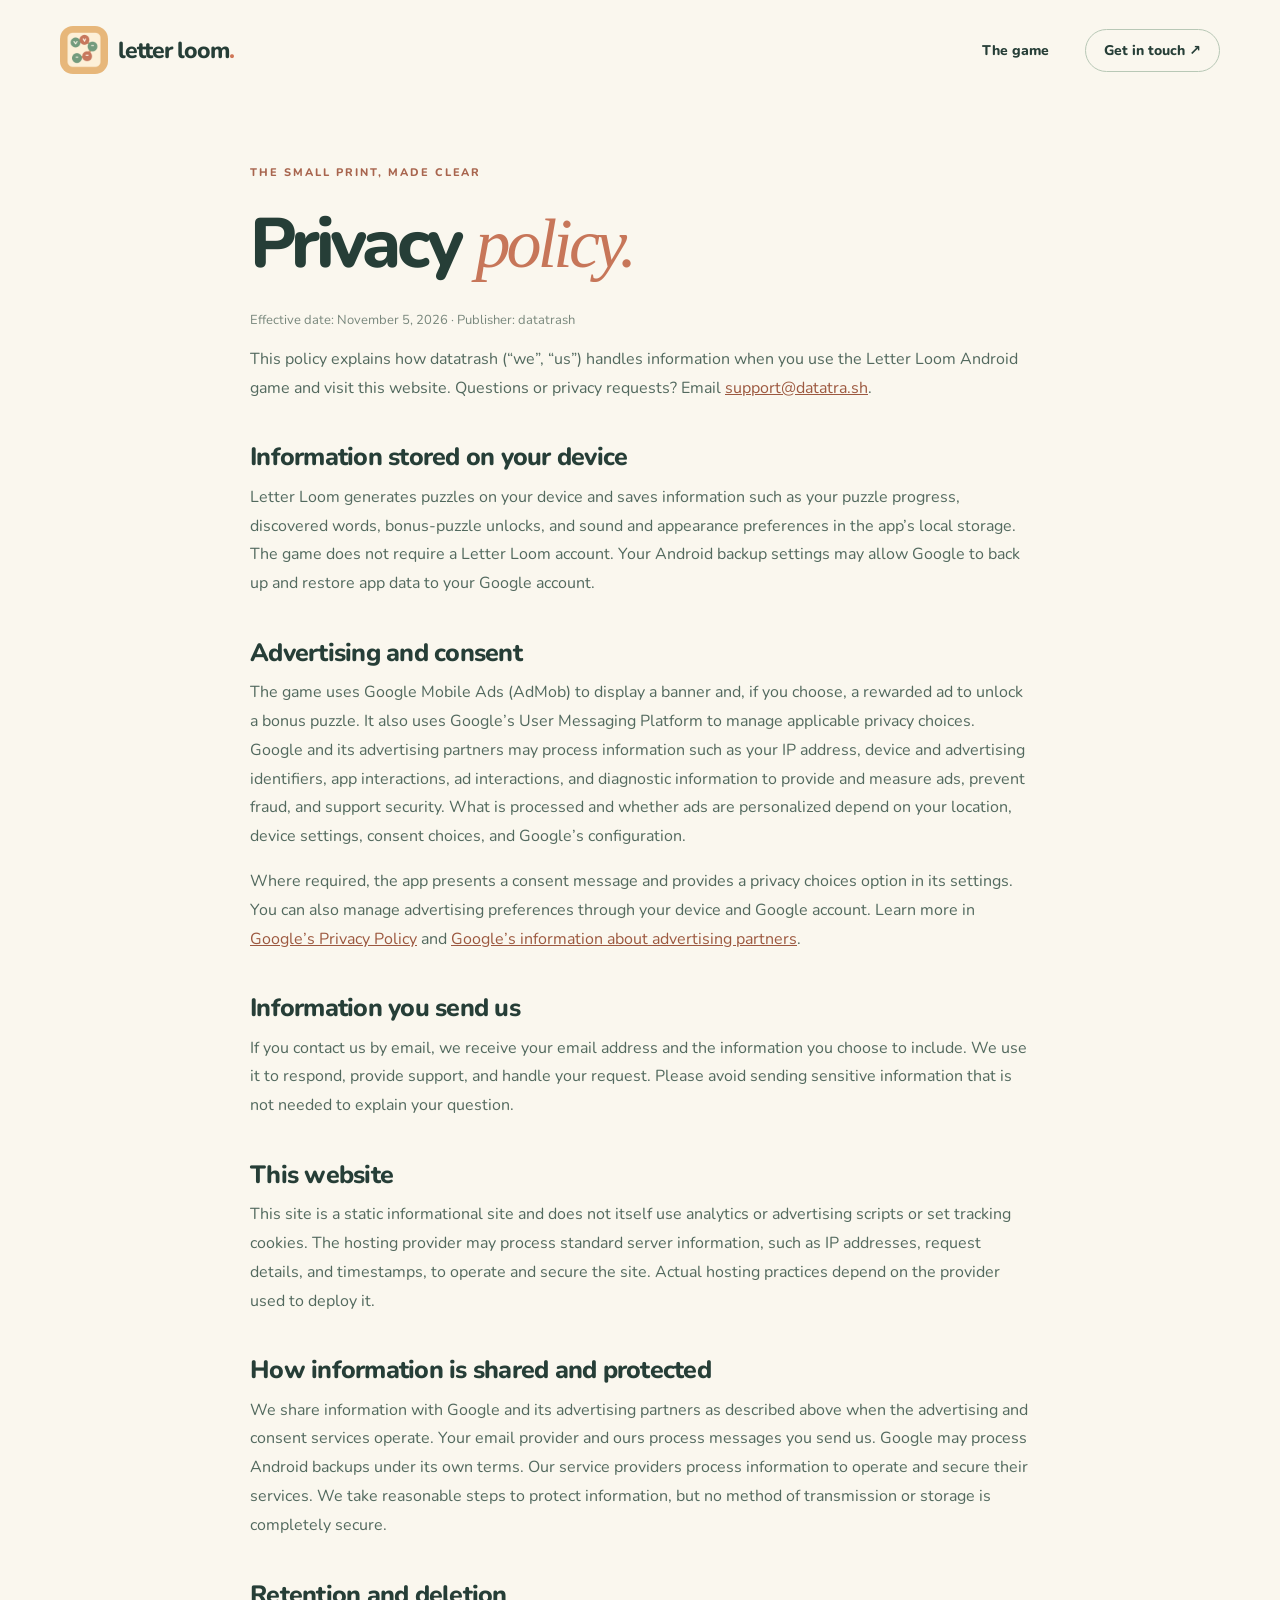
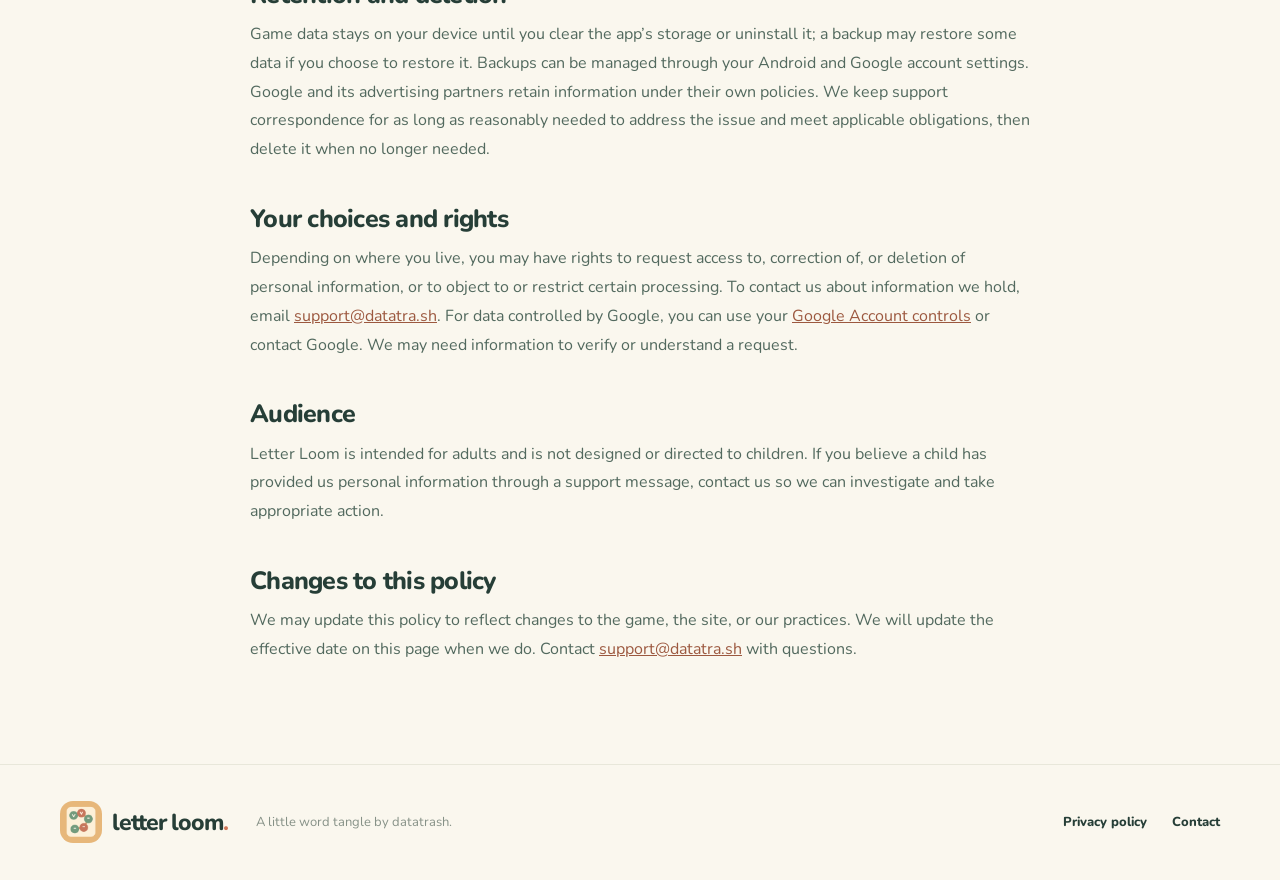
==== privacy/index.html @ f588e354 "Add Letter Loom minisite" ====
<!doctype html>
<html lang="en"><head><meta charset="utf-8"><meta name="viewport" content="width=device-width,initial-scale=1"><meta name="description" content="How Letter Loom handles your data, advertising and privacy choices."><meta name="theme-color" content="#f9f5e9"><link rel="canonical" href="https://letterloom.datatra.sh/privacy/"><link rel="icon" href="/assets/icon.png"><link rel="stylesheet" href="/style.css"><title>Privacy policy — Letter Loom</title></head><body><header class="wrap header"><a class="brand" href="/"><img src="/assets/icon.png" alt="" width="48" height="48"><span>letter loom<span class="brand-dot">.</span></span></a><nav aria-label="Main navigation"><a href="/">The game</a><a class="nav-contact" href="mailto:support@datatra.sh">Get in touch ↗</a></nav></header><main class="wrap"><article class="policy"><div class="eyebrow">THE SMALL PRINT, MADE CLEAR</div><h1>Privacy <em>policy.</em></h1><p class="updated">Effective date: November 5, 2026 · Publisher: datatrash</p><p>This policy explains how datatrash (“we”, “us”) handles information when you use the Letter Loom Android game and visit this website. Questions or privacy requests? Email <a href="mailto:support@datatra.sh">support@datatra.sh</a>.</p>
<h2>Information stored on your device</h2><p>Letter Loom generates puzzles on your device and saves information such as your puzzle progress, discovered words, bonus-puzzle unlocks, and sound and appearance preferences in the app’s local storage. The game does not require a Letter Loom account. Your Android backup settings may allow Google to back up and restore app data to your Google account.</p>
<h2>Advertising and consent</h2><p>The game uses Google Mobile Ads (AdMob) to display a banner and, if you choose, a rewarded ad to unlock a bonus puzzle. It also uses Google’s User Messaging Platform to manage applicable privacy choices. Google and its advertising partners may process information such as your IP address, device and advertising identifiers, app interactions, ad interactions, and diagnostic information to provide and measure ads, prevent fraud, and support security. What is processed and whether ads are personalized depend on your location, device settings, consent choices, and Google’s configuration.</p><p>Where required, the app presents a consent message and provides a privacy choices option in its settings. You can also manage advertising preferences through your device and Google account. Learn more in <a href="https://policies.google.com/privacy">Google’s Privacy Policy</a> and <a href="https://support.google.com/admob/answer/6128543">Google’s information about advertising partners</a>.</p>
<h2>Information you send us</h2><p>If you contact us by email, we receive your email address and the information you choose to include. We use it to respond, provide support, and handle your request. Please avoid sending sensitive information that is not needed to explain your question.</p>
<h2>This website</h2><p>This site is a static informational site and does not itself use analytics or advertising scripts or set tracking cookies. The hosting provider may process standard server information, such as IP addresses, request details, and timestamps, to operate and secure the site. Actual hosting practices depend on the provider used to deploy it.</p>
<h2>How information is shared and protected</h2><p>We share information with Google and its advertising partners as described above when the advertising and consent services operate. Your email provider and ours process messages you send us. Google may process Android backups under its own terms. Our service providers process information to operate and secure their services. We take reasonable steps to protect information, but no method of transmission or storage is completely secure.</p>
<h2>Retention and deletion</h2><p>Game data stays on your device until you clear the app’s storage or uninstall it; a backup may restore some data if you choose to restore it. Backups can be managed through your Android and Google account settings. Google and its advertising partners retain information under their own policies. We keep support correspondence for as long as reasonably needed to address the issue and meet applicable obligations, then delete it when no longer needed.</p>
<h2>Your choices and rights</h2><p>Depending on where you live, you may have rights to request access to, correction of, or deletion of personal information, or to object to or restrict certain processing. To contact us about information we hold, email <a href="mailto:support@datatra.sh">support@datatra.sh</a>. For data controlled by Google, you can use your <a href="https://myaccount.google.com/">Google Account controls</a> or contact Google. We may need information to verify or understand a request.</p>
<h2>Audience</h2><p>Letter Loom is intended for adults and is not designed or directed to children. If you believe a child has provided us personal information through a support message, contact us so we can investigate and take appropriate action.</p>
<h2>Changes to this policy</h2><p>We may update this policy to reflect changes to the game, the site, or our practices. We will update the effective date on this page when we do. Contact <a href="mailto:support@datatra.sh">support@datatra.sh</a> with questions.</p></article></main><footer><div class="wrap footer"><a class="brand" href="/"><img src="/assets/icon.png" alt="" width="42" height="42"><span>letter loom<span class="brand-dot">.</span></span></a><p>A little word tangle by datatrash.</p><div><a href="/privacy/">Privacy policy</a><a href="mailto:support@datatra.sh">Contact</a></div></div></footer></body></html>
---- style.css ----
@font-face{font-family:Nunito;src:url('/assets/nunito-regular.ttf')}@font-face{font-family:Nunito;src:url('/assets/nunito-extrabold.ttf');font-weight:800}*{box-sizing:border-box}html{scroll-behavior:smooth}body{margin:0;background:#faf7ee;color:#263e37;font-family:Nunito,system-ui,sans-serif}a{color:inherit}a:focus-visible{outline:3px solid #c46d50;outline-offset:5px}.wrap{width:min(1160px,calc(100% - 64px));margin:auto}.header{height:100px;display:flex;align-items:center;justify-content:space-between}.brand{display:flex;align-items:center;gap:10px;text-decoration:none;font-weight:800;font-size:23px;letter-spacing:-1px}.brand img{border-radius:13px}.brand-dot,.accent{color:#cf7657}nav{display:flex;align-items:center;gap:36px;font-size:14px;font-weight:800}nav a{text-decoration:none}.nav-contact{border:1px solid #b8c8b6;border-radius:30px;padding:11px 18px}.hero{display:grid;grid-template-columns:1fr 1fr;align-items:center;min-height:630px;padding:35px 0 76px}.eyebrow{font-size:11px;font-weight:800;letter-spacing:.18em;color:#a8654e}.dot{display:inline-block;width:8px;height:8px;background:#d88765;border-radius:50%;margin-right:8px}h1,h2,h3,p{margin-top:0}h1,h2{font-weight:800;letter-spacing:-.06em;line-height:1.05}h1{font-size:clamp(54px,6vw,86px);margin:27px 0}h1 em,h2 em{font-family:Georgia,serif;font-weight:400;color:#c77659;letter-spacing:-.055em}.hero-copy>p,.mode-copy>p{font-size:18px;line-height:1.75;color:#64756b;max-width:445px}.hero-actions{display:flex;align-items:center;gap:25px;margin-top:35px}.pill,.contact-button{display:inline-flex;align-items:center;gap:20px;background:#385b4b;color:#fff7e8;border-radius:40px;padding:16px 22px;font-size:14px;font-weight:800;text-decoration:none}.text-link{font-size:14px;font-weight:800;text-underline-offset:5px}.hero-note{margin-top:65px;font-size:13px;color:#738376}.hero-note span{color:#cf7657;font-size:22px;vertical-align:middle;margin-right:8px}.hero-art{height:570px;position:relative;display:grid;place-items:center}.art-blob{position:absolute;width:440px;height:440px;background:#dce8d4;border-radius:47% 53% 45% 55% / 54% 42% 58% 46%;transform:rotate(-12deg)}.phone{position:relative;width:226px;border:8px solid #283e35;border-radius:34px;overflow:hidden;box-shadow:0 22px 50px #40594a35;transform:rotate(5deg);background:#fff}.phone img{display:block;width:100%;height:auto}.orbit{position:absolute;color:#cd805f;font-size:42px}.orbit-one{top:95px;right:40px}.orbit-two{left:55px;bottom:100px}.art-label{position:absolute;right:0;bottom:65px;display:flex;align-items:center;gap:10px;background:#fffdf5;border-radius:15px;padding:13px 18px;box-shadow:0 10px 30px #40594a1c;font-size:12px}.art-label small{display:block;color:#7b887d;margin-top:3px}.label-icon{font-size:25px;color:#d38361}.ribbon{background:#e5ecdd;overflow:hidden;padding:19px 0;text-align:center;white-space:nowrap;font-size:11px;letter-spacing:.18em;font-weight:800;color:#5f7768}.ribbon span{padding:0 30px;color:#ce8463}.how{padding:110px 0}.section-intro{max-width:510px}.section-intro h2,.mode-copy h2,.last h2{font-size:clamp(39px,5vw,60px);margin:18px 0}.section-intro>p,.steps p,.feature-list p,.last p{color:#748177;line-height:1.7}.steps{display:grid;grid-template-columns:repeat(3,1fr);gap:22px;margin-top:47px}.steps article{border:1px solid #e4e7d8;border-radius:20px;padding:26px;min-height:260px}.step-num{color:#a37e68;font-size:10px;letter-spacing:.16em;font-weight:800}.step-icon{font-size:34px;color:#cb7758;margin:28px 0 14px;font-weight:800}.steps h3{font-size:20px;margin-bottom:8px}.steps p{font-size:14px;margin-bottom:0}.modes{background:#e8eee1;overflow:hidden}.modes-inner{display:grid;grid-template-columns:1fr 1fr;align-items:center;min-height:640px;gap:65px}.mode-art{height:590px;display:grid;place-items:center;position:relative}.mode-ring{position:absolute;width:400px;height:400px;background:#d5e3ce;border-radius:50%}.phone-dark{width:212px;transform:rotate(-7deg)}.mode-spark{position:absolute;right:38px;top:86px;font-size:56px;color:#ca7859}.feature-list{margin-top:30px;display:grid;gap:12px}.feature-list>div{display:flex;gap:16px}.feature-list span{color:#c8795a;font-size:24px}.feature-list p{font-size:14px;margin:0}.feature-list strong{color:#314b3e;font-size:15px}.last{padding:95px 0;display:flex;align-items:center;gap:30px}.last-icon{width:96px;height:96px;display:grid;place-items:center;border-radius:50%;background:#f0ded0;color:#c6785a;font-size:50px}.last h2{font-size:42px}.last p{margin:0}.contact-button{margin-left:auto}footer{border-top:1px solid #e8e7da}.footer{min-height:115px;display:flex;align-items:center;gap:28px}.footer p{font-size:13px;color:#869187;margin:0}.footer>div{margin-left:auto;display:flex;gap:25px;font-size:13px;font-weight:800}.footer a{text-decoration:none}.policy{max-width:780px;margin:65px auto 100px}.policy h1{font-size:clamp(48px,6vw,70px)}.policy h2{font-size:25px;letter-spacing:-.03em;margin:42px 0 12px}.policy p,.policy li{font-size:16px;line-height:1.8;color:#52695e}.policy a{color:#9c583f}.policy .updated{font-size:13px;color:#78877c}.policy ul{padding-left:22px}@media(max-width:760px){.wrap{width:min(100% - 36px,1160px)}.header{height:78px}.header nav{gap:15px}.header nav a:first-child,.header nav a:nth-child(2){display:none}.hero{grid-template-columns:1fr;padding-top:45px;padding-bottom:30px}.hero h1{font-size:57px}.hero-art{height:460px}.art-blob{width:320px;height:320px}.phone{width:175px;border-width:6px;border-radius:26px}.art-label{right:0;bottom:30px}.orbit-one{right:10px}.orbit-two{left:15px}.hero-note{margin-top:35px}.how{padding:75px 0}.steps{grid-template-columns:1fr}.steps article{min-height:0}.step-icon{margin:20px 0 10px}.modes-inner{grid-template-columns:1fr;gap:0;padding-bottom:65px}.mode-art{height:410px}.mode-ring{width:290px;height:290px}.phone-dark{width:165px}.mode-spark{right:20px;top:40px}.last{padding:70px 0;flex-wrap:wrap}.last-icon{width:68px;height:68px;font-size:36px}.last h2{font-size:37px}.contact-button{margin-left:0}.footer{align-items:flex-start;flex-direction:column;gap:12px;padding:30px 0}.footer>div{margin:5px 0 0}.policy{margin:40px auto 70px}}
@media(prefers-reduced-motion:reduce){html{scroll-behavior:auto}}
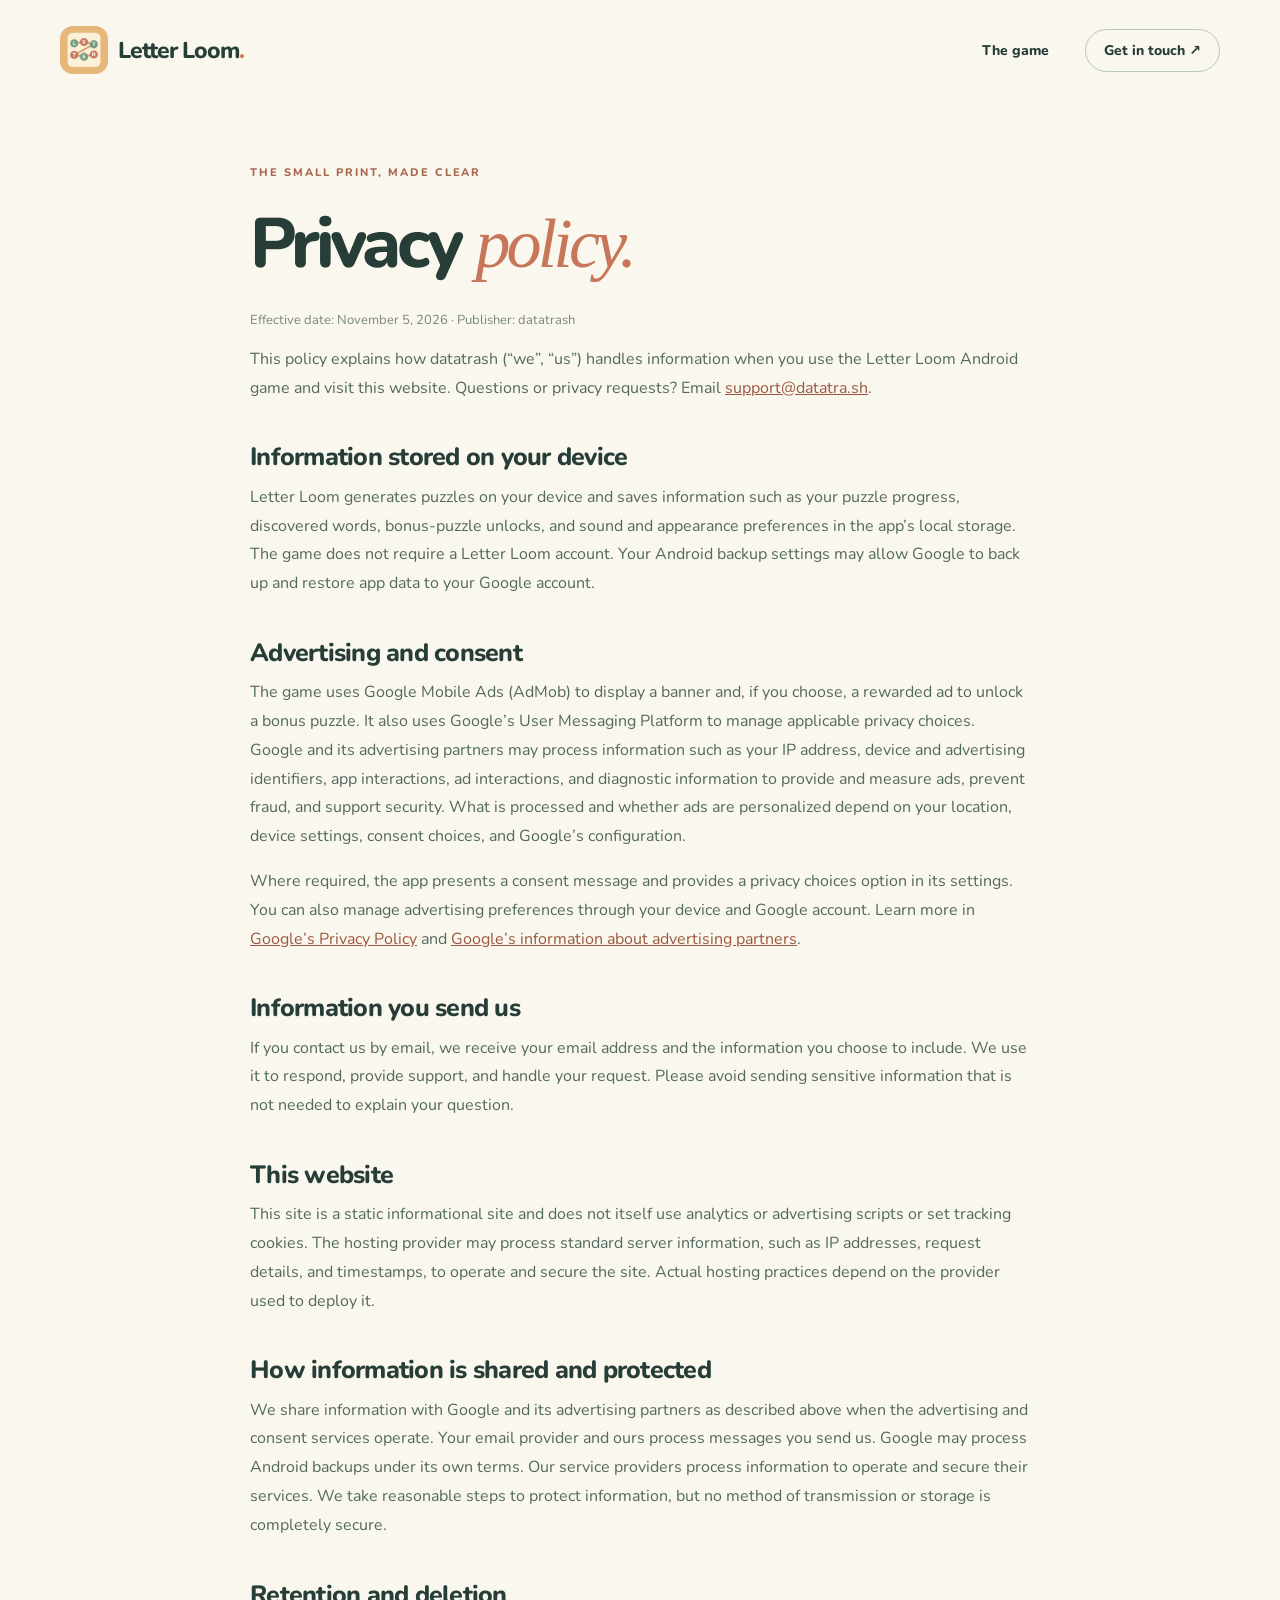
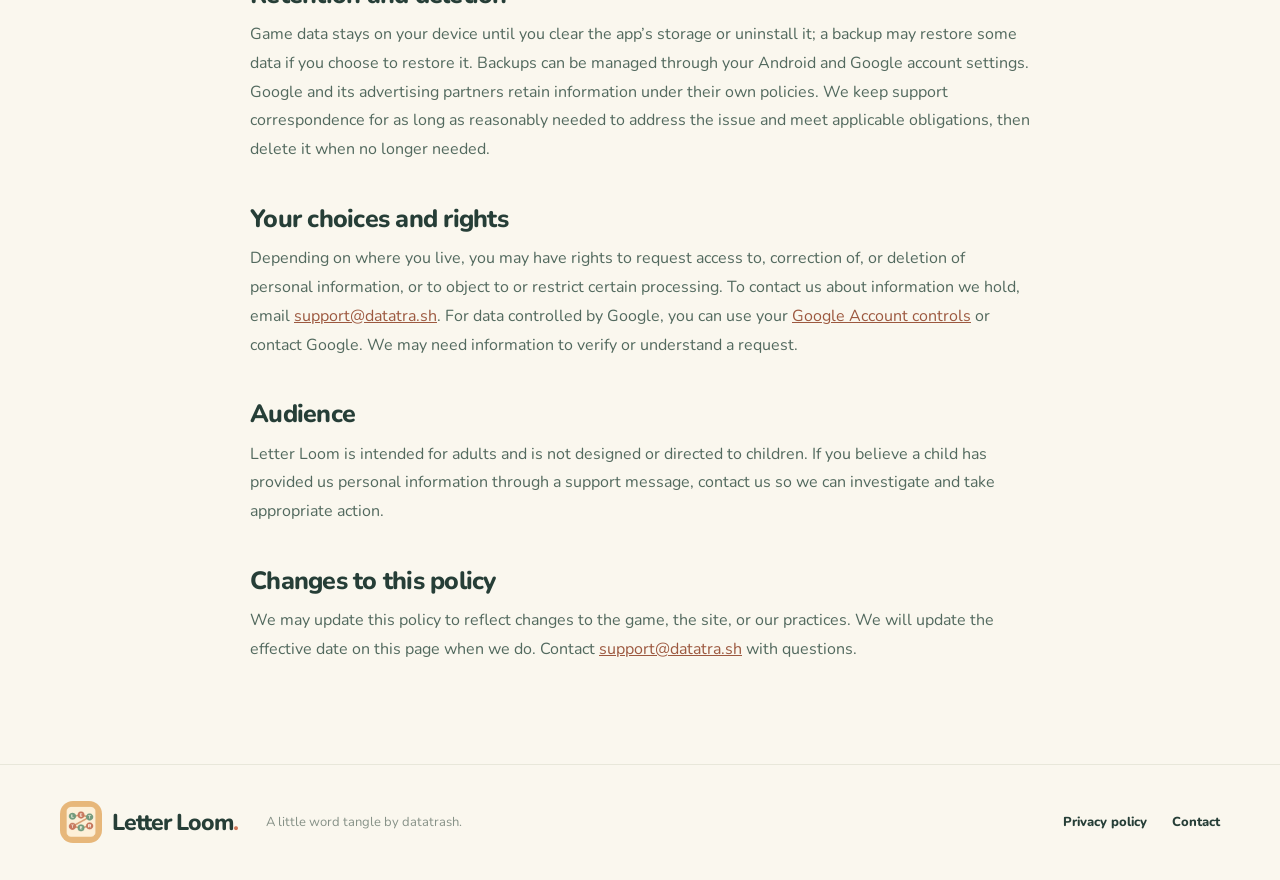
==== commit bfb0aef6: "Update minisite branding and icon" ====
--- a/privacy/index.html
+++ b/privacy/index.html
@@ -1,5 +1,5 @@
 <!doctype html>
-<html lang="en"><head><meta charset="utf-8"><meta name="viewport" content="width=device-width,initial-scale=1"><meta name="description" content="How Letter Loom handles your data, advertising and privacy choices."><meta name="theme-color" content="#f9f5e9"><link rel="canonical" href="https://letterloom.datatra.sh/privacy/"><link rel="icon" href="/assets/icon.png"><link rel="stylesheet" href="/style.css"><title>Privacy policy — Letter Loom</title></head><body><header class="wrap header"><a class="brand" href="/"><img src="/assets/icon.png" alt="" width="48" height="48"><span>letter loom<span class="brand-dot">.</span></span></a><nav aria-label="Main navigation"><a href="/">The game</a><a class="nav-contact" href="mailto:support@datatra.sh">Get in touch ↗</a></nav></header><main class="wrap"><article class="policy"><div class="eyebrow">THE SMALL PRINT, MADE CLEAR</div><h1>Privacy <em>policy.</em></h1><p class="updated">Effective date: November 5, 2026 · Publisher: datatrash</p><p>This policy explains how datatrash (“we”, “us”) handles information when you use the Letter Loom Android game and visit this website. Questions or privacy requests? Email <a href="mailto:support@datatra.sh">support@datatra.sh</a>.</p>
+<html lang="en"><head><meta charset="utf-8"><meta name="viewport" content="width=device-width,initial-scale=1"><meta name="description" content="How Letter Loom handles your data, advertising and privacy choices."><meta name="theme-color" content="#f9f5e9"><link rel="canonical" href="https://letterloom.datatra.sh/privacy/"><link rel="icon" href="/assets/icon.png?v=2"><link rel="stylesheet" href="/style.css"><title>Privacy policy — Letter Loom</title></head><body><header class="wrap header"><a class="brand" href="/"><img src="/assets/icon.png?v=2" alt="" width="48" height="48"><span>Letter Loom<span class="brand-dot">.</span></span></a><nav aria-label="Main navigation"><a href="/">The game</a><a class="nav-contact" href="mailto:support@datatra.sh">Get in touch ↗</a></nav></header><main class="wrap"><article class="policy"><div class="eyebrow">THE SMALL PRINT, MADE CLEAR</div><h1>Privacy <em>policy.</em></h1><p class="updated">Effective date: November 5, 2026 · Publisher: datatrash</p><p>This policy explains how datatrash (“we”, “us”) handles information when you use the Letter Loom Android game and visit this website. Questions or privacy requests? Email <a href="mailto:support@datatra.sh">support@datatra.sh</a>.</p>
 <h2>Information stored on your device</h2><p>Letter Loom generates puzzles on your device and saves information such as your puzzle progress, discovered words, bonus-puzzle unlocks, and sound and appearance preferences in the app’s local storage. The game does not require a Letter Loom account. Your Android backup settings may allow Google to back up and restore app data to your Google account.</p>
 <h2>Advertising and consent</h2><p>The game uses Google Mobile Ads (AdMob) to display a banner and, if you choose, a rewarded ad to unlock a bonus puzzle. It also uses Google’s User Messaging Platform to manage applicable privacy choices. Google and its advertising partners may process information such as your IP address, device and advertising identifiers, app interactions, ad interactions, and diagnostic information to provide and measure ads, prevent fraud, and support security. What is processed and whether ads are personalized depend on your location, device settings, consent choices, and Google’s configuration.</p><p>Where required, the app presents a consent message and provides a privacy choices option in its settings. You can also manage advertising preferences through your device and Google account. Learn more in <a href="https://policies.google.com/privacy">Google’s Privacy Policy</a> and <a href="https://support.google.com/admob/answer/6128543">Google’s information about advertising partners</a>.</p>
 <h2>Information you send us</h2><p>If you contact us by email, we receive your email address and the information you choose to include. We use it to respond, provide support, and handle your request. Please avoid sending sensitive information that is not needed to explain your question.</p>
@@ -8,4 +8,4 @@
 <h2>Retention and deletion</h2><p>Game data stays on your device until you clear the app’s storage or uninstall it; a backup may restore some data if you choose to restore it. Backups can be managed through your Android and Google account settings. Google and its advertising partners retain information under their own policies. We keep support correspondence for as long as reasonably needed to address the issue and meet applicable obligations, then delete it when no longer needed.</p>
 <h2>Your choices and rights</h2><p>Depending on where you live, you may have rights to request access to, correction of, or deletion of personal information, or to object to or restrict certain processing. To contact us about information we hold, email <a href="mailto:support@datatra.sh">support@datatra.sh</a>. For data controlled by Google, you can use your <a href="https://myaccount.google.com/">Google Account controls</a> or contact Google. We may need information to verify or understand a request.</p>
 <h2>Audience</h2><p>Letter Loom is intended for adults and is not designed or directed to children. If you believe a child has provided us personal information through a support message, contact us so we can investigate and take appropriate action.</p>
-<h2>Changes to this policy</h2><p>We may update this policy to reflect changes to the game, the site, or our practices. We will update the effective date on this page when we do. Contact <a href="mailto:support@datatra.sh">support@datatra.sh</a> with questions.</p></article></main><footer><div class="wrap footer"><a class="brand" href="/"><img src="/assets/icon.png" alt="" width="42" height="42"><span>letter loom<span class="brand-dot">.</span></span></a><p>A little word tangle by datatrash.</p><div><a href="/privacy/">Privacy policy</a><a href="mailto:support@datatra.sh">Contact</a></div></div></footer></body></html>
+<h2>Changes to this policy</h2><p>We may update this policy to reflect changes to the game, the site, or our practices. We will update the effective date on this page when we do. Contact <a href="mailto:support@datatra.sh">support@datatra.sh</a> with questions.</p></article></main><footer><div class="wrap footer"><a class="brand" href="/"><img src="/assets/icon.png?v=2" alt="" width="42" height="42"><span>Letter Loom<span class="brand-dot">.</span></span></a><p>A little word tangle by datatrash.</p><div><a href="/privacy/">Privacy policy</a><a href="mailto:support@datatra.sh">Contact</a></div></div></footer></body></html>
--- a/style.css
+++ b/style.css
@@ -1,2 +1,2 @@
-@font-face{font-family:Nunito;src:url('/assets/nunito-regular.ttf')}@font-face{font-family:Nunito;src:url('/assets/nunito-extrabold.ttf');font-weight:800}*{box-sizing:border-box}html{scroll-behavior:smooth}body{margin:0;background:#faf7ee;color:#263e37;font-family:Nunito,system-ui,sans-serif}a{color:inherit}a:focus-visible{outline:3px solid #c46d50;outline-offset:5px}.wrap{width:min(1160px,calc(100% - 64px));margin:auto}.header{height:100px;display:flex;align-items:center;justify-content:space-between}.brand{display:flex;align-items:center;gap:10px;text-decoration:none;font-weight:800;font-size:23px;letter-spacing:-1px}.brand img{border-radius:13px}.brand-dot,.accent{color:#cf7657}nav{display:flex;align-items:center;gap:36px;font-size:14px;font-weight:800}nav a{text-decoration:none}.nav-contact{border:1px solid #b8c8b6;border-radius:30px;padding:11px 18px}.hero{display:grid;grid-template-columns:1fr 1fr;align-items:center;min-height:630px;padding:35px 0 76px}.eyebrow{font-size:11px;font-weight:800;letter-spacing:.18em;color:#a8654e}.dot{display:inline-block;width:8px;height:8px;background:#d88765;border-radius:50%;margin-right:8px}h1,h2,h3,p{margin-top:0}h1,h2{font-weight:800;letter-spacing:-.06em;line-height:1.05}h1{font-size:clamp(54px,6vw,86px);margin:27px 0}h1 em,h2 em{font-family:Georgia,serif;font-weight:400;color:#c77659;letter-spacing:-.055em}.hero-copy>p,.mode-copy>p{font-size:18px;line-height:1.75;color:#64756b;max-width:445px}.hero-actions{display:flex;align-items:center;gap:25px;margin-top:35px}.pill,.contact-button{display:inline-flex;align-items:center;gap:20px;background:#385b4b;color:#fff7e8;border-radius:40px;padding:16px 22px;font-size:14px;font-weight:800;text-decoration:none}.text-link{font-size:14px;font-weight:800;text-underline-offset:5px}.hero-note{margin-top:65px;font-size:13px;color:#738376}.hero-note span{color:#cf7657;font-size:22px;vertical-align:middle;margin-right:8px}.hero-art{height:570px;position:relative;display:grid;place-items:center}.art-blob{position:absolute;width:440px;height:440px;background:#dce8d4;border-radius:47% 53% 45% 55% / 54% 42% 58% 46%;transform:rotate(-12deg)}.phone{position:relative;width:226px;border:8px solid #283e35;border-radius:34px;overflow:hidden;box-shadow:0 22px 50px #40594a35;transform:rotate(5deg);background:#fff}.phone img{display:block;width:100%;height:auto}.orbit{position:absolute;color:#cd805f;font-size:42px}.orbit-one{top:95px;right:40px}.orbit-two{left:55px;bottom:100px}.art-label{position:absolute;right:0;bottom:65px;display:flex;align-items:center;gap:10px;background:#fffdf5;border-radius:15px;padding:13px 18px;box-shadow:0 10px 30px #40594a1c;font-size:12px}.art-label small{display:block;color:#7b887d;margin-top:3px}.label-icon{font-size:25px;color:#d38361}.ribbon{background:#e5ecdd;overflow:hidden;padding:19px 0;text-align:center;white-space:nowrap;font-size:11px;letter-spacing:.18em;font-weight:800;color:#5f7768}.ribbon span{padding:0 30px;color:#ce8463}.how{padding:110px 0}.section-intro{max-width:510px}.section-intro h2,.mode-copy h2,.last h2{font-size:clamp(39px,5vw,60px);margin:18px 0}.section-intro>p,.steps p,.feature-list p,.last p{color:#748177;line-height:1.7}.steps{display:grid;grid-template-columns:repeat(3,1fr);gap:22px;margin-top:47px}.steps article{border:1px solid #e4e7d8;border-radius:20px;padding:26px;min-height:260px}.step-num{color:#a37e68;font-size:10px;letter-spacing:.16em;font-weight:800}.step-icon{font-size:34px;color:#cb7758;margin:28px 0 14px;font-weight:800}.steps h3{font-size:20px;margin-bottom:8px}.steps p{font-size:14px;margin-bottom:0}.modes{background:#e8eee1;overflow:hidden}.modes-inner{display:grid;grid-template-columns:1fr 1fr;align-items:center;min-height:640px;gap:65px}.mode-art{height:590px;display:grid;place-items:center;position:relative}.mode-ring{position:absolute;width:400px;height:400px;background:#d5e3ce;border-radius:50%}.phone-dark{width:212px;transform:rotate(-7deg)}.mode-spark{position:absolute;right:38px;top:86px;font-size:56px;color:#ca7859}.feature-list{margin-top:30px;display:grid;gap:12px}.feature-list>div{display:flex;gap:16px}.feature-list span{color:#c8795a;font-size:24px}.feature-list p{font-size:14px;margin:0}.feature-list strong{color:#314b3e;font-size:15px}.last{padding:95px 0;display:flex;align-items:center;gap:30px}.last-icon{width:96px;height:96px;display:grid;place-items:center;border-radius:50%;background:#f0ded0;color:#c6785a;font-size:50px}.last h2{font-size:42px}.last p{margin:0}.contact-button{margin-left:auto}footer{border-top:1px solid #e8e7da}.footer{min-height:115px;display:flex;align-items:center;gap:28px}.footer p{font-size:13px;color:#869187;margin:0}.footer>div{margin-left:auto;display:flex;gap:25px;font-size:13px;font-weight:800}.footer a{text-decoration:none}.policy{max-width:780px;margin:65px auto 100px}.policy h1{font-size:clamp(48px,6vw,70px)}.policy h2{font-size:25px;letter-spacing:-.03em;margin:42px 0 12px}.policy p,.policy li{font-size:16px;line-height:1.8;color:#52695e}.policy a{color:#9c583f}.policy .updated{font-size:13px;color:#78877c}.policy ul{padding-left:22px}@media(max-width:760px){.wrap{width:min(100% - 36px,1160px)}.header{height:78px}.header nav{gap:15px}.header nav a:first-child,.header nav a:nth-child(2){display:none}.hero{grid-template-columns:1fr;padding-top:45px;padding-bottom:30px}.hero h1{font-size:57px}.hero-art{height:460px}.art-blob{width:320px;height:320px}.phone{width:175px;border-width:6px;border-radius:26px}.art-label{right:0;bottom:30px}.orbit-one{right:10px}.orbit-two{left:15px}.hero-note{margin-top:35px}.how{padding:75px 0}.steps{grid-template-columns:1fr}.steps article{min-height:0}.step-icon{margin:20px 0 10px}.modes-inner{grid-template-columns:1fr;gap:0;padding-bottom:65px}.mode-art{height:410px}.mode-ring{width:290px;height:290px}.phone-dark{width:165px}.mode-spark{right:20px;top:40px}.last{padding:70px 0;flex-wrap:wrap}.last-icon{width:68px;height:68px;font-size:36px}.last h2{font-size:37px}.contact-button{margin-left:0}.footer{align-items:flex-start;flex-direction:column;gap:12px;padding:30px 0}.footer>div{margin:5px 0 0}.policy{margin:40px auto 70px}}
+@font-face{font-family:Nunito;src:url('/assets/nunito-regular.ttf')}@font-face{font-family:Nunito;src:url('/assets/nunito-extrabold.ttf');font-weight:800}*{box-sizing:border-box}html{scroll-behavior:smooth}body{margin:0;background:#faf7ee;color:#263e37;font-family:Nunito,system-ui,sans-serif}a{color:inherit}a:focus-visible{outline:3px solid #c46d50;outline-offset:5px}.wrap{width:min(1160px,calc(100% - 64px));margin:auto}.header{height:100px;display:flex;align-items:center;justify-content:space-between}.brand{display:flex;align-items:center;gap:10px;text-decoration:none;font-weight:800;font-size:23px;letter-spacing:-1px}.brand img{border-radius:13px}.brand-dot,.accent{color:#cf7657}nav{display:flex;align-items:center;gap:36px;font-size:14px;font-weight:800}nav a{text-decoration:none}.nav-contact{border:1px solid #b8c8b6;border-radius:30px;padding:11px 18px}.hero{display:grid;grid-template-columns:1fr 1fr;align-items:center;min-height:630px;padding:35px 0 76px}.eyebrow{font-size:11px;font-weight:800;letter-spacing:.18em;color:#a8654e}.dot{display:inline-block;width:8px;height:8px;background:#d88765;border-radius:50%;margin-right:8px}h1,h2,h3,p{margin-top:0}h1,h2{font-weight:800;letter-spacing:-.06em;line-height:1.05}h1{font-size:clamp(54px,6vw,86px);margin:27px 0}h1 em,h2 em{font-family:Georgia,serif;font-weight:400;color:#c77659;letter-spacing:-.055em}.hero-copy>p,.mode-copy>p{font-size:18px;line-height:1.75;color:#64756b;max-width:445px}.hero-actions{display:flex;align-items:center;gap:25px;margin-top:35px}.pill,.contact-button{display:inline-flex;align-items:center;gap:20px;background:#385b4b;color:#fff7e8;border-radius:40px;padding:16px 22px;font-size:14px;font-weight:800;text-decoration:none}.text-link{font-size:14px;font-weight:800;text-underline-offset:5px}.hero-art{height:570px;position:relative;display:grid;place-items:center}.art-blob{position:absolute;width:440px;height:440px;background:#dce8d4;border-radius:47% 53% 45% 55% / 54% 42% 58% 46%;transform:rotate(-12deg)}.phone{position:relative;width:226px;border:8px solid #283e35;border-radius:34px;overflow:hidden;box-shadow:0 22px 50px #40594a35;transform:rotate(5deg);background:#fff}.phone img{display:block;width:100%;height:auto}.orbit{position:absolute;color:#cd805f;font-size:42px}.orbit-one{top:95px;right:40px}.orbit-two{left:55px;bottom:100px}.art-label{position:absolute;right:0;bottom:65px;display:flex;align-items:center;gap:10px;background:#fffdf5;border-radius:15px;padding:13px 18px;box-shadow:0 10px 30px #40594a1c;font-size:12px}.art-label small{display:block;color:#7b887d;margin-top:3px}.label-icon{font-size:25px;color:#d38361}.ribbon{background:#e5ecdd;padding:19px 18px;text-align:center;font-size:11px;letter-spacing:.18em;font-weight:800;color:#5f7768}.ribbon>div{display:flex;align-items:center;justify-content:center;flex-wrap:wrap;gap:12px 30px}.ribbon-item{white-space:nowrap}.ribbon-separator{color:#ce8463}.board-size{white-space:nowrap}.how{padding:110px 0}.section-intro{max-width:510px}.section-intro h2,.mode-copy h2,.last h2{font-size:clamp(39px,5vw,60px);margin:18px 0}.section-intro>p,.steps p,.feature-list p,.last p{color:#748177;line-height:1.7}.steps{display:grid;grid-template-columns:repeat(3,1fr);gap:22px;margin-top:47px}.steps article{border:1px solid #e4e7d8;border-radius:20px;padding:26px;min-height:260px}.step-num{color:#a37e68;font-size:10px;letter-spacing:.16em;font-weight:800}.step-icon{font-size:34px;color:#cb7758;margin:28px 0 14px;font-weight:800}.steps h3{font-size:20px;margin-bottom:8px}.steps p{font-size:14px;margin-bottom:0}.modes{background:#e8eee1;overflow:hidden}.modes-inner{display:grid;grid-template-columns:1fr 1fr;align-items:center;min-height:640px;gap:65px}.mode-art{height:590px;display:grid;place-items:center;position:relative}.mode-ring{position:absolute;width:400px;height:400px;background:#d5e3ce;border-radius:50%}.phone-dark{width:212px;transform:rotate(-7deg)}.mode-spark{position:absolute;right:38px;top:86px;font-size:56px;color:#ca7859}.feature-list{margin-top:30px;display:grid;gap:12px}.feature-list>div{display:flex;gap:16px}.feature-list span{color:#c8795a;font-size:24px;flex:0 0 30px;text-align:center}.feature-list p{font-size:14px;margin:0}.feature-list strong{color:#314b3e;font-size:15px}.last{padding:95px 0;display:flex;align-items:center;gap:30px}.last-icon{width:96px;height:96px;display:grid;place-items:center;border-radius:50%;background:#f0ded0;color:#c6785a;font-size:50px}.last h2{font-size:42px}.last p{margin:0}.contact-button{margin-left:auto}footer{border-top:1px solid #e8e7da}.footer{min-height:115px;display:flex;align-items:center;gap:28px}.footer p{font-size:13px;color:#869187;margin:0}.footer>div{margin-left:auto;display:flex;gap:25px;font-size:13px;font-weight:800}.footer a{text-decoration:none}.policy{max-width:780px;margin:65px auto 100px}.policy h1{font-size:clamp(48px,6vw,70px)}.policy h2{font-size:25px;letter-spacing:-.03em;margin:42px 0 12px}.policy p,.policy li{font-size:16px;line-height:1.8;color:#52695e}.policy a{color:#9c583f}.policy .updated{font-size:13px;color:#78877c}.policy ul{padding-left:22px}@media(max-width:760px){.wrap{width:min(100% - 36px,1160px)}.header{height:78px}.header nav{gap:15px}.header nav a:first-child,.header nav a:nth-child(2){display:none}.hero{grid-template-columns:1fr;padding-top:45px;padding-bottom:30px}.hero h1{font-size:57px}.hero-art{height:460px}.art-blob{width:320px;height:320px}.phone{width:175px;border-width:6px;border-radius:26px}.art-label{right:0;bottom:30px}.orbit-one{right:10px}.orbit-two{left:15px}.how{padding:75px 0}.steps{grid-template-columns:1fr}.steps article{min-height:0}.step-icon{margin:20px 0 10px}.modes-inner{grid-template-columns:1fr;gap:0;padding-bottom:65px}.mode-art{height:410px}.mode-ring{width:290px;height:290px}.phone-dark{width:165px}.mode-spark{right:20px;top:40px}.last{padding:70px 0;flex-wrap:wrap}.last-icon{width:68px;height:68px;font-size:36px}.last h2{font-size:37px}.contact-button{margin-left:0}.footer{align-items:flex-start;flex-direction:column;gap:12px;padding:30px 0}.footer>div{margin:5px 0 0}.policy{margin:40px auto 70px}}
 @media(prefers-reduced-motion:reduce){html{scroll-behavior:auto}}
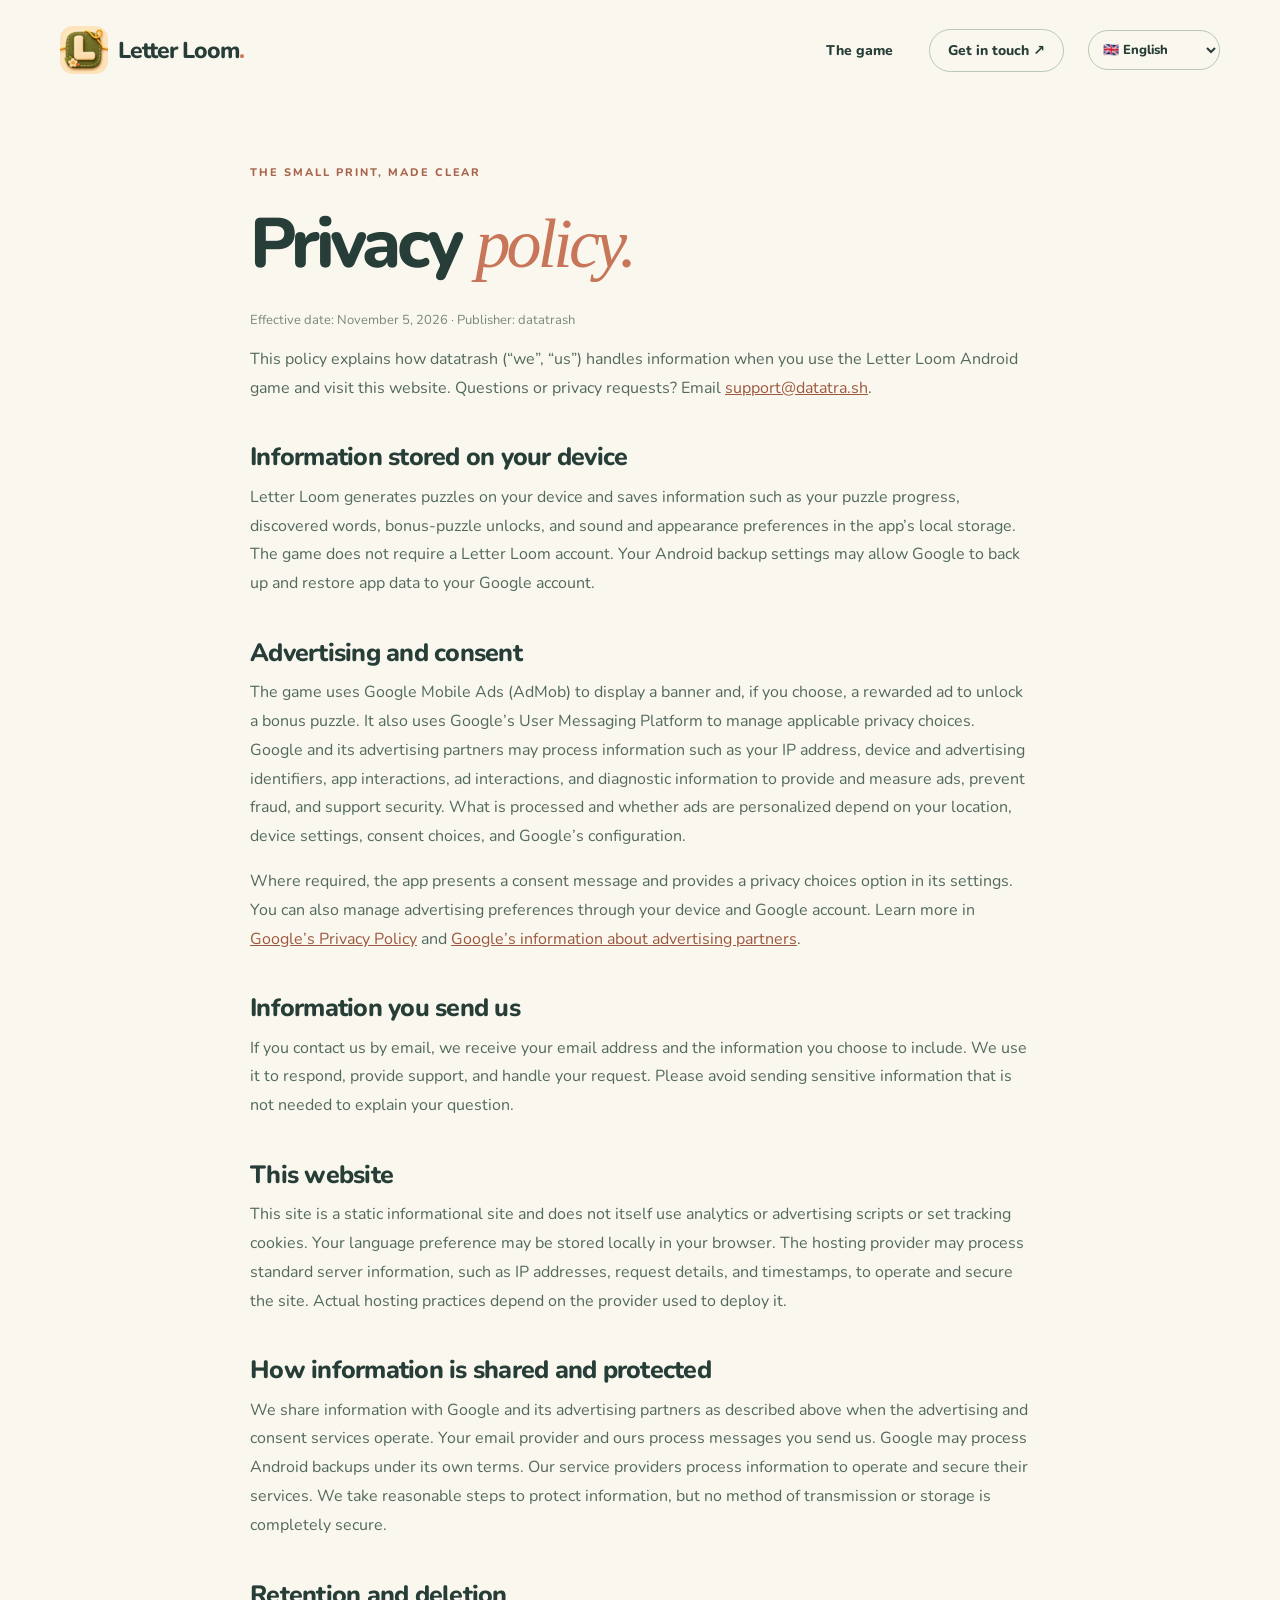
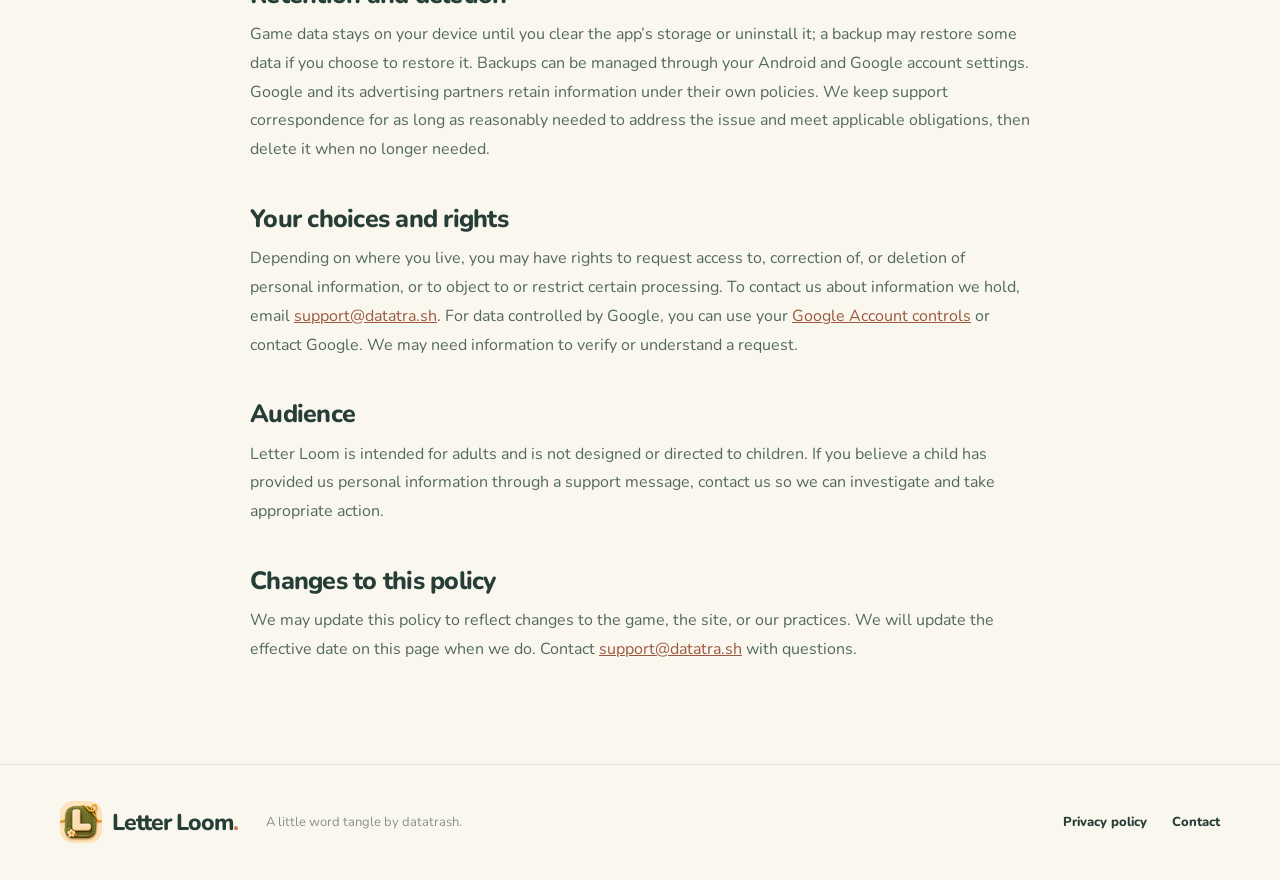
==== commit 5ddfcd12: "Add multilingual minisite and new icon" ====
--- a/privacy/index.html
+++ b/privacy/index.html
@@ -1,11 +1,11 @@
 <!doctype html>
-<html lang="en"><head><meta charset="utf-8"><meta name="viewport" content="width=device-width,initial-scale=1"><meta name="description" content="How Letter Loom handles your data, advertising and privacy choices."><meta name="theme-color" content="#f9f5e9"><link rel="canonical" href="https://letterloom.datatra.sh/privacy/"><link rel="icon" href="/assets/icon.png?v=2"><link rel="stylesheet" href="/style.css"><title>Privacy policy — Letter Loom</title></head><body><header class="wrap header"><a class="brand" href="/"><img src="/assets/icon.png?v=2" alt="" width="48" height="48"><span>Letter Loom<span class="brand-dot">.</span></span></a><nav aria-label="Main navigation"><a href="/">The game</a><a class="nav-contact" href="mailto:support@datatra.sh">Get in touch ↗</a></nav></header><main class="wrap"><article class="policy"><div class="eyebrow">THE SMALL PRINT, MADE CLEAR</div><h1>Privacy <em>policy.</em></h1><p class="updated">Effective date: November 5, 2026 · Publisher: datatrash</p><p>This policy explains how datatrash (“we”, “us”) handles information when you use the Letter Loom Android game and visit this website. Questions or privacy requests? Email <a href="mailto:support@datatra.sh">support@datatra.sh</a>.</p>
+<html lang="en"><head><meta charset="utf-8"><meta name="viewport" content="width=device-width,initial-scale=1"><meta name="description" content="How Letter Loom handles your data, advertising and privacy choices."><meta name="theme-color" content="#f9f5e9"><link rel="canonical" href="https://letterloom.datatra.sh/privacy/"><link rel="icon" href="/assets/icon.png?v=3"><link rel="stylesheet" href="/style.css"><title>Privacy policy — Letter Loom</title></head><body><header class="wrap header"><a class="brand" href="/"><img src="/assets/icon.png?v=3" alt="" width="48" height="48"><span>Letter Loom<span class="brand-dot">.</span></span></a><nav aria-label="Main navigation"><a href="/">The game</a><a class="nav-contact" href="mailto:support@datatra.sh">Get in touch ↗</a></nav></header><main class="wrap"><article class="policy"><div class="eyebrow">THE SMALL PRINT, MADE CLEAR</div><h1>Privacy <em>policy.</em></h1><p class="updated">Effective date: November 5, 2026 · Publisher: datatrash</p><p>This policy explains how datatrash (“we”, “us”) handles information when you use the Letter Loom Android game and visit this website. Questions or privacy requests? Email <a href="mailto:support@datatra.sh">support@datatra.sh</a>.</p>
 <h2>Information stored on your device</h2><p>Letter Loom generates puzzles on your device and saves information such as your puzzle progress, discovered words, bonus-puzzle unlocks, and sound and appearance preferences in the app’s local storage. The game does not require a Letter Loom account. Your Android backup settings may allow Google to back up and restore app data to your Google account.</p>
 <h2>Advertising and consent</h2><p>The game uses Google Mobile Ads (AdMob) to display a banner and, if you choose, a rewarded ad to unlock a bonus puzzle. It also uses Google’s User Messaging Platform to manage applicable privacy choices. Google and its advertising partners may process information such as your IP address, device and advertising identifiers, app interactions, ad interactions, and diagnostic information to provide and measure ads, prevent fraud, and support security. What is processed and whether ads are personalized depend on your location, device settings, consent choices, and Google’s configuration.</p><p>Where required, the app presents a consent message and provides a privacy choices option in its settings. You can also manage advertising preferences through your device and Google account. Learn more in <a href="https://policies.google.com/privacy">Google’s Privacy Policy</a> and <a href="https://support.google.com/admob/answer/6128543">Google’s information about advertising partners</a>.</p>
 <h2>Information you send us</h2><p>If you contact us by email, we receive your email address and the information you choose to include. We use it to respond, provide support, and handle your request. Please avoid sending sensitive information that is not needed to explain your question.</p>
-<h2>This website</h2><p>This site is a static informational site and does not itself use analytics or advertising scripts or set tracking cookies. The hosting provider may process standard server information, such as IP addresses, request details, and timestamps, to operate and secure the site. Actual hosting practices depend on the provider used to deploy it.</p>
+<h2>This website</h2><p>This site is a static informational site and does not itself use analytics or advertising scripts or set tracking cookies. Your language preference may be stored locally in your browser. The hosting provider may process standard server information, such as IP addresses, request details, and timestamps, to operate and secure the site. Actual hosting practices depend on the provider used to deploy it.</p>
 <h2>How information is shared and protected</h2><p>We share information with Google and its advertising partners as described above when the advertising and consent services operate. Your email provider and ours process messages you send us. Google may process Android backups under its own terms. Our service providers process information to operate and secure their services. We take reasonable steps to protect information, but no method of transmission or storage is completely secure.</p>
 <h2>Retention and deletion</h2><p>Game data stays on your device until you clear the app’s storage or uninstall it; a backup may restore some data if you choose to restore it. Backups can be managed through your Android and Google account settings. Google and its advertising partners retain information under their own policies. We keep support correspondence for as long as reasonably needed to address the issue and meet applicable obligations, then delete it when no longer needed.</p>
 <h2>Your choices and rights</h2><p>Depending on where you live, you may have rights to request access to, correction of, or deletion of personal information, or to object to or restrict certain processing. To contact us about information we hold, email <a href="mailto:support@datatra.sh">support@datatra.sh</a>. For data controlled by Google, you can use your <a href="https://myaccount.google.com/">Google Account controls</a> or contact Google. We may need information to verify or understand a request.</p>
 <h2>Audience</h2><p>Letter Loom is intended for adults and is not designed or directed to children. If you believe a child has provided us personal information through a support message, contact us so we can investigate and take appropriate action.</p>
-<h2>Changes to this policy</h2><p>We may update this policy to reflect changes to the game, the site, or our practices. We will update the effective date on this page when we do. Contact <a href="mailto:support@datatra.sh">support@datatra.sh</a> with questions.</p></article></main><footer><div class="wrap footer"><a class="brand" href="/"><img src="/assets/icon.png?v=2" alt="" width="42" height="42"><span>Letter Loom<span class="brand-dot">.</span></span></a><p>A little word tangle by datatrash.</p><div><a href="/privacy/">Privacy policy</a><a href="mailto:support@datatra.sh">Contact</a></div></div></footer></body></html>
+<h2>Changes to this policy</h2><p>We may update this policy to reflect changes to the game, the site, or our practices. We will update the effective date on this page when we do. Contact <a href="mailto:support@datatra.sh">support@datatra.sh</a> with questions.</p></article></main><footer><div class="wrap footer"><a class="brand" href="/"><img src="/assets/icon.png?v=3" alt="" width="42" height="42"><span>Letter Loom<span class="brand-dot">.</span></span></a><p>A little word tangle by datatrash.</p><div><a href="/privacy/">Privacy policy</a><a href="mailto:support@datatra.sh">Contact</a></div></div></footer><script src="/i18n.js" defer></script><script src="/privacy-i18n.js" defer></script></body></html>
--- a/style.css
+++ b/style.css
@@ -1,2 +1,4 @@
 @font-face{font-family:Nunito;src:url('/assets/nunito-regular.ttf')}@font-face{font-family:Nunito;src:url('/assets/nunito-extrabold.ttf');font-weight:800}*{box-sizing:border-box}html{scroll-behavior:smooth}body{margin:0;background:#faf7ee;color:#263e37;font-family:Nunito,system-ui,sans-serif}a{color:inherit}a:focus-visible{outline:3px solid #c46d50;outline-offset:5px}.wrap{width:min(1160px,calc(100% - 64px));margin:auto}.header{height:100px;display:flex;align-items:center;justify-content:space-between}.brand{display:flex;align-items:center;gap:10px;text-decoration:none;font-weight:800;font-size:23px;letter-spacing:-1px}.brand img{border-radius:13px}.brand-dot,.accent{color:#cf7657}nav{display:flex;align-items:center;gap:36px;font-size:14px;font-weight:800}nav a{text-decoration:none}.nav-contact{border:1px solid #b8c8b6;border-radius:30px;padding:11px 18px}.hero{display:grid;grid-template-columns:1fr 1fr;align-items:center;min-height:630px;padding:35px 0 76px}.eyebrow{font-size:11px;font-weight:800;letter-spacing:.18em;color:#a8654e}.dot{display:inline-block;width:8px;height:8px;background:#d88765;border-radius:50%;margin-right:8px}h1,h2,h3,p{margin-top:0}h1,h2{font-weight:800;letter-spacing:-.06em;line-height:1.05}h1{font-size:clamp(54px,6vw,86px);margin:27px 0}h1 em,h2 em{font-family:Georgia,serif;font-weight:400;color:#c77659;letter-spacing:-.055em}.hero-copy>p,.mode-copy>p{font-size:18px;line-height:1.75;color:#64756b;max-width:445px}.hero-actions{display:flex;align-items:center;gap:25px;margin-top:35px}.pill,.contact-button{display:inline-flex;align-items:center;gap:20px;background:#385b4b;color:#fff7e8;border-radius:40px;padding:16px 22px;font-size:14px;font-weight:800;text-decoration:none}.text-link{font-size:14px;font-weight:800;text-underline-offset:5px}.hero-art{height:570px;position:relative;display:grid;place-items:center}.art-blob{position:absolute;width:440px;height:440px;background:#dce8d4;border-radius:47% 53% 45% 55% / 54% 42% 58% 46%;transform:rotate(-12deg)}.phone{position:relative;width:226px;border:8px solid #283e35;border-radius:34px;overflow:hidden;box-shadow:0 22px 50px #40594a35;transform:rotate(5deg);background:#fff}.phone img{display:block;width:100%;height:auto}.orbit{position:absolute;color:#cd805f;font-size:42px}.orbit-one{top:95px;right:40px}.orbit-two{left:55px;bottom:100px}.art-label{position:absolute;right:0;bottom:65px;display:flex;align-items:center;gap:10px;background:#fffdf5;border-radius:15px;padding:13px 18px;box-shadow:0 10px 30px #40594a1c;font-size:12px}.art-label small{display:block;color:#7b887d;margin-top:3px}.label-icon{font-size:25px;color:#d38361}.ribbon{background:#e5ecdd;padding:19px 18px;text-align:center;font-size:11px;letter-spacing:.18em;font-weight:800;color:#5f7768}.ribbon>div{display:flex;align-items:center;justify-content:center;flex-wrap:wrap;gap:12px 30px}.ribbon-item{white-space:nowrap}.ribbon-separator{color:#ce8463}.board-size{white-space:nowrap}.how{padding:110px 0}.section-intro{max-width:510px}.section-intro h2,.mode-copy h2,.last h2{font-size:clamp(39px,5vw,60px);margin:18px 0}.section-intro>p,.steps p,.feature-list p,.last p{color:#748177;line-height:1.7}.steps{display:grid;grid-template-columns:repeat(3,1fr);gap:22px;margin-top:47px}.steps article{border:1px solid #e4e7d8;border-radius:20px;padding:26px;min-height:260px}.step-num{color:#a37e68;font-size:10px;letter-spacing:.16em;font-weight:800}.step-icon{font-size:34px;color:#cb7758;margin:28px 0 14px;font-weight:800}.steps h3{font-size:20px;margin-bottom:8px}.steps p{font-size:14px;margin-bottom:0}.modes{background:#e8eee1;overflow:hidden}.modes-inner{display:grid;grid-template-columns:1fr 1fr;align-items:center;min-height:640px;gap:65px}.mode-art{height:590px;display:grid;place-items:center;position:relative}.mode-ring{position:absolute;width:400px;height:400px;background:#d5e3ce;border-radius:50%}.phone-dark{width:212px;transform:rotate(-7deg)}.mode-spark{position:absolute;right:38px;top:86px;font-size:56px;color:#ca7859}.feature-list{margin-top:30px;display:grid;gap:12px}.feature-list>div{display:flex;gap:16px}.feature-list span{color:#c8795a;font-size:24px;flex:0 0 30px;text-align:center}.feature-list p{font-size:14px;margin:0}.feature-list strong{color:#314b3e;font-size:15px}.last{padding:95px 0;display:flex;align-items:center;gap:30px}.last-icon{width:96px;height:96px;display:grid;place-items:center;border-radius:50%;background:#f0ded0;color:#c6785a;font-size:50px}.last h2{font-size:42px}.last p{margin:0}.contact-button{margin-left:auto}footer{border-top:1px solid #e8e7da}.footer{min-height:115px;display:flex;align-items:center;gap:28px}.footer p{font-size:13px;color:#869187;margin:0}.footer>div{margin-left:auto;display:flex;gap:25px;font-size:13px;font-weight:800}.footer a{text-decoration:none}.policy{max-width:780px;margin:65px auto 100px}.policy h1{font-size:clamp(48px,6vw,70px)}.policy h2{font-size:25px;letter-spacing:-.03em;margin:42px 0 12px}.policy p,.policy li{font-size:16px;line-height:1.8;color:#52695e}.policy a{color:#9c583f}.policy .updated{font-size:13px;color:#78877c}.policy ul{padding-left:22px}@media(max-width:760px){.wrap{width:min(100% - 36px,1160px)}.header{height:78px}.header nav{gap:15px}.header nav a:first-child,.header nav a:nth-child(2){display:none}.hero{grid-template-columns:1fr;padding-top:45px;padding-bottom:30px}.hero h1{font-size:57px}.hero-art{height:460px}.art-blob{width:320px;height:320px}.phone{width:175px;border-width:6px;border-radius:26px}.art-label{right:0;bottom:30px}.orbit-one{right:10px}.orbit-two{left:15px}.how{padding:75px 0}.steps{grid-template-columns:1fr}.steps article{min-height:0}.step-icon{margin:20px 0 10px}.modes-inner{grid-template-columns:1fr;gap:0;padding-bottom:65px}.mode-art{height:410px}.mode-ring{width:290px;height:290px}.phone-dark{width:165px}.mode-spark{right:20px;top:40px}.last{padding:70px 0;flex-wrap:wrap}.last-icon{width:68px;height:68px;font-size:36px}.last h2{font-size:37px}.contact-button{margin-left:0}.footer{align-items:flex-start;flex-direction:column;gap:12px;padding:30px 0}.footer>div{margin:5px 0 0}.policy{margin:40px auto 70px}}
 @media(prefers-reduced-motion:reduce){html{scroll-behavior:auto}}
+
+.language-select{font:800 13px Nunito,system-ui,sans-serif;color:#263e37;border:1px solid #b8c8b6;border-radius:25px;background:#faf7ee;padding:9px 10px;cursor:pointer}.header nav{margin-left:auto;margin-right:24px}@media(max-width:760px){.header nav{margin-right:10px}.language-select{max-width:130px}}
